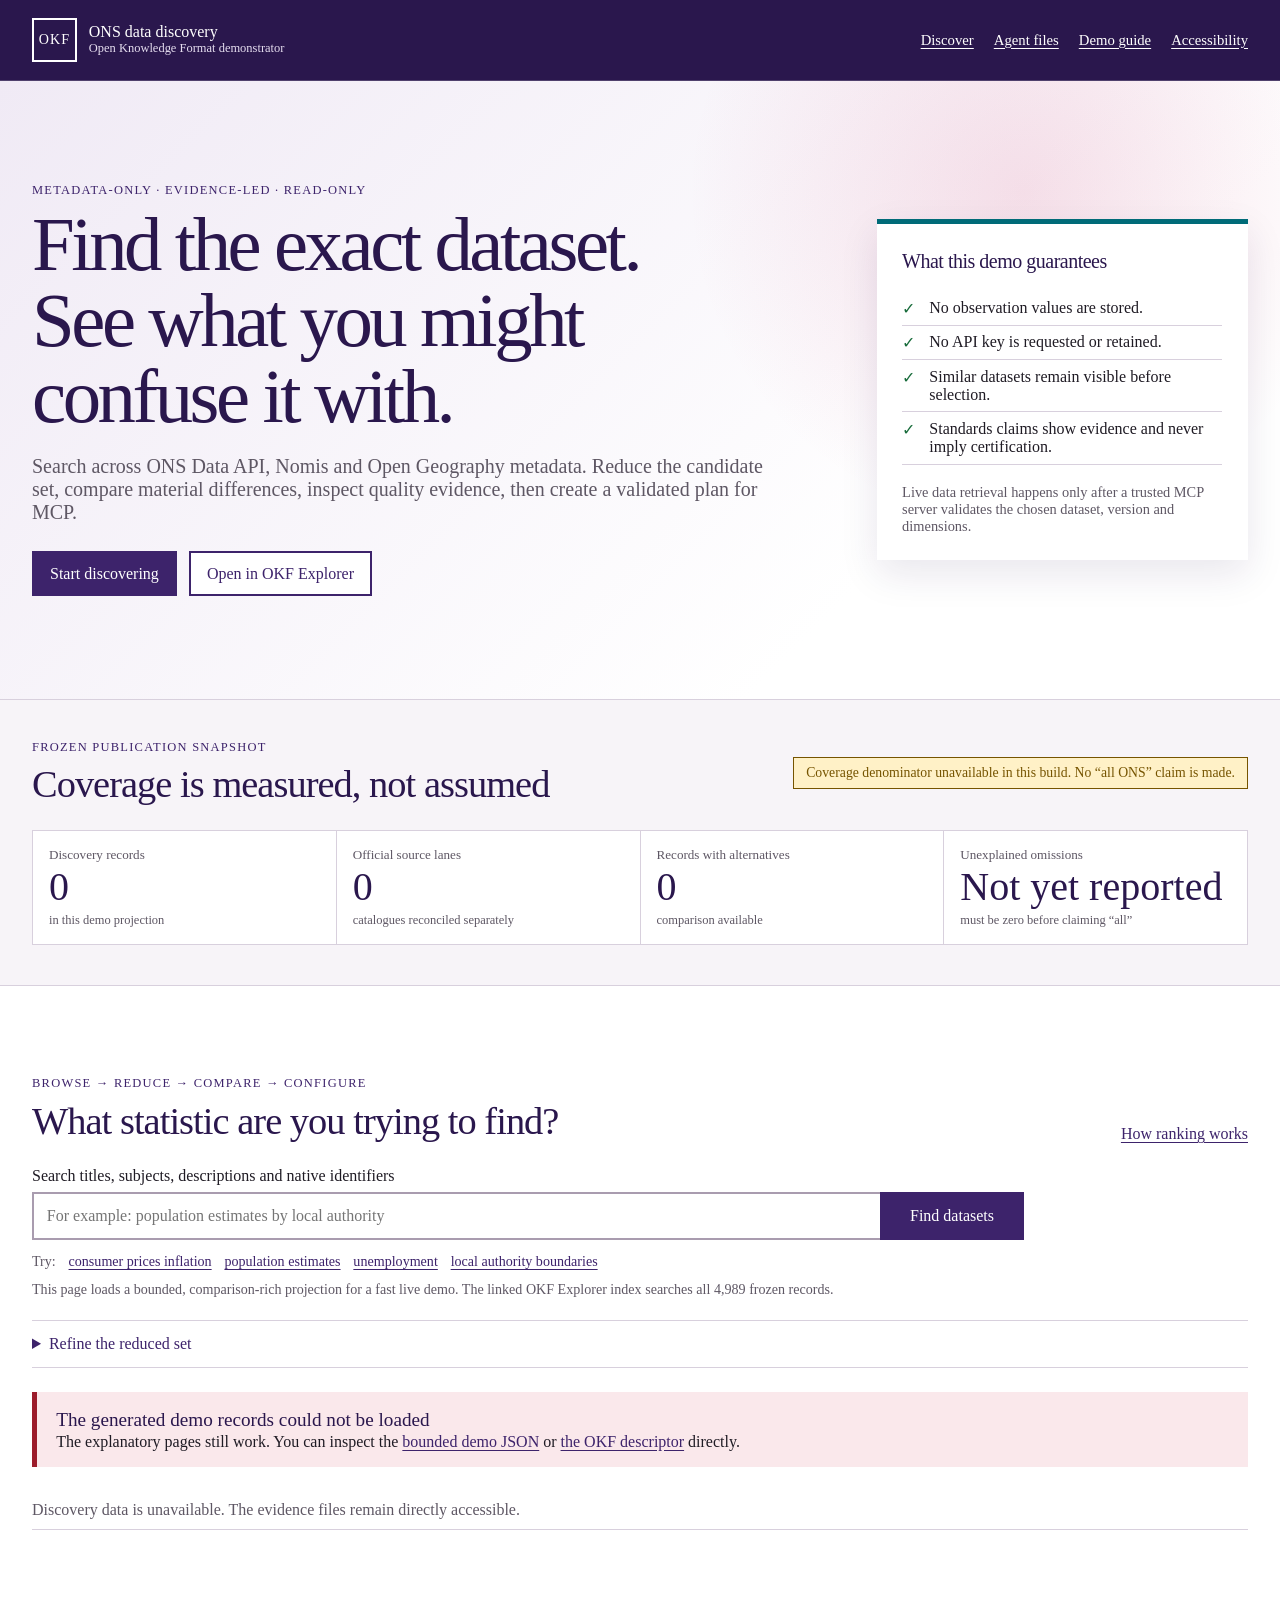
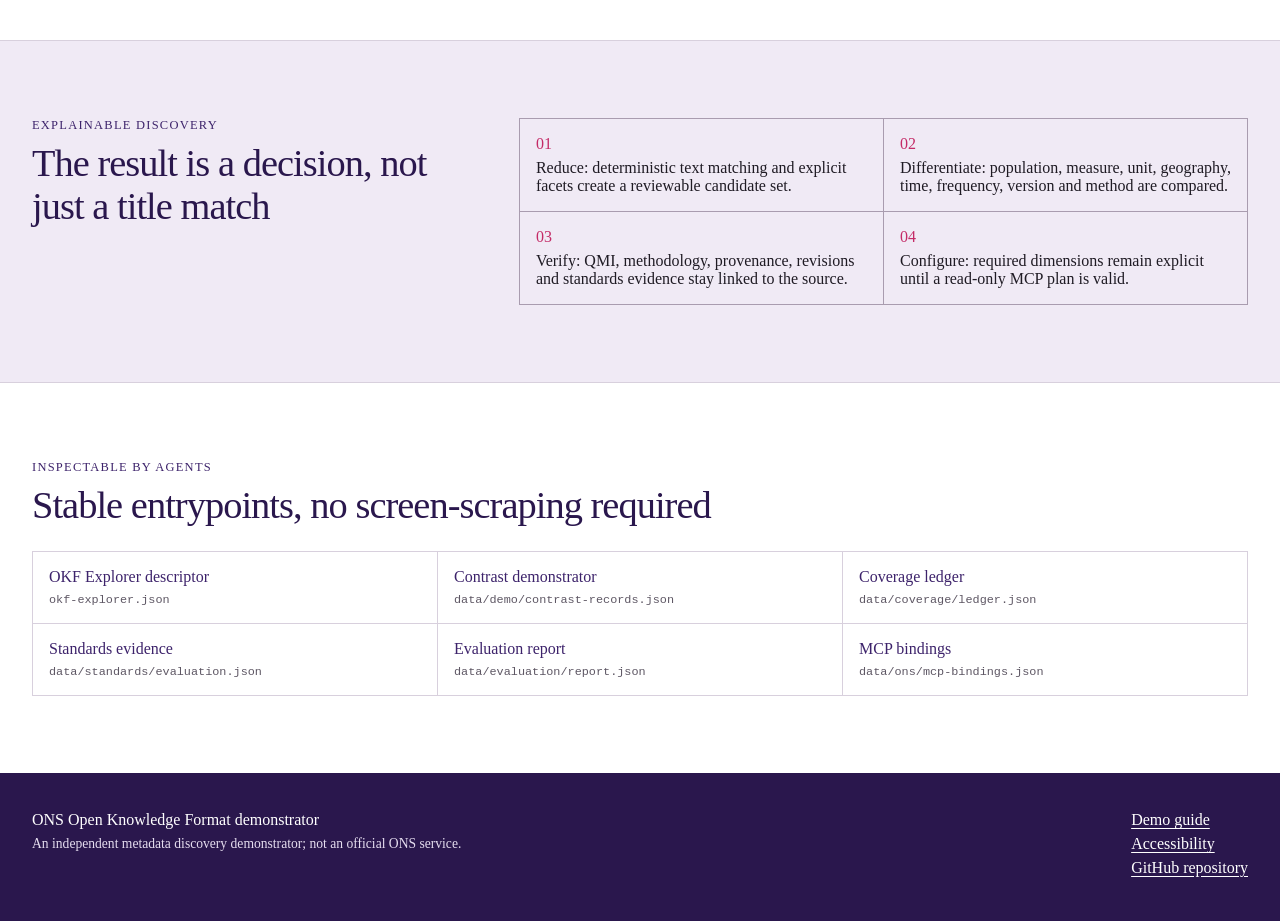
==== pages/index.html @ 0e5e0d4c "feat(discovery): publish ONS OKF demonstrator" ====
<!doctype html>
<html lang="en-GB">
<head>
  <meta charset="utf-8">
  <meta name="viewport" content="width=device-width, initial-scale=1">
  <meta name="description" content="Evidence-led discovery and comparison of Office for National Statistics metadata, published as an Open Knowledge Format bundle.">
  <meta name="referrer" content="no-referrer">
  <meta http-equiv="Content-Security-Policy" content="default-src 'self'; script-src 'self'; style-src 'self'; img-src 'self' data:; connect-src 'self'; object-src 'none'; base-uri 'self'; form-action 'self'">
  <title>ONS data discovery · Open Knowledge Format</title>
  <link rel="stylesheet" href="styles.css">
  <script src="app.js" defer></script>
</head>
<body>
  <a class="skip-link" href="#main-content">Skip to dataset discovery</a>

  <header class="site-header">
    <div class="shell header-inner">
      <a class="brand" href="./" aria-label="ONS Open Knowledge Format home">
        <span class="brand-mark" aria-hidden="true">OKF</span>
        <span>
          <strong>ONS data discovery</strong>
          <small>Open Knowledge Format demonstrator</small>
        </span>
      </a>
      <nav aria-label="Primary navigation">
        <a href="#discover">Discover</a>
        <a href="#agent-entrypoints">Agent files</a>
        <a href="demo-guide.html">Demo guide</a>
        <a href="accessibility.html">Accessibility</a>
      </nav>
    </div>
  </header>

  <main id="main-content">
    <section class="hero">
      <div class="shell hero-grid">
        <div>
          <p class="eyebrow">Metadata-only · evidence-led · read-only</p>
          <h1>Find the exact dataset.<br>See what you might confuse it with.</h1>
          <p class="hero-copy">
            Search across ONS Data API, Nomis and Open Geography metadata.
            Reduce the candidate set, compare material differences, inspect
            quality evidence, then create a validated plan for MCP.
          </p>
          <div class="hero-actions">
            <a class="button button-primary" href="#discover">Start discovering</a>
            <a
              class="button button-secondary"
              id="explorer-link"
              href="https://chris-page-gov.github.io/okf-explorer/?bundle=https%3A%2F%2Fchris-page-gov.github.io%2Fokf-ons%2Fokf-explorer.json"
              rel="noreferrer"
            >Open in OKF Explorer</a>
          </div>
        </div>
        <aside class="assurance-card" aria-labelledby="assurance-heading">
          <h2 id="assurance-heading">What this demo guarantees</h2>
          <ul class="check-list">
            <li>No observation values are stored.</li>
            <li>No API key is requested or retained.</li>
            <li>Similar datasets remain visible before selection.</li>
            <li>Standards claims show evidence and never imply certification.</li>
          </ul>
          <p class="assurance-note">
            Live data retrieval happens only after a trusted MCP server validates
            the chosen dataset, version and dimensions.
          </p>
        </aside>
      </div>
    </section>

    <section class="evidence-strip" aria-labelledby="snapshot-heading">
      <div class="shell">
        <div class="section-heading compact">
          <div>
            <p class="eyebrow">Frozen publication snapshot</p>
            <h2 id="snapshot-heading">Coverage is measured, not assumed</h2>
          </div>
          <p id="snapshot-status" class="status-pill" role="status">Loading bundle evidence…</p>
        </div>
        <dl class="summary-grid" id="summary-grid">
          <div>
            <dt>Discovery records</dt>
            <dd id="summary-records">—</dd>
            <span>in this demo projection</span>
          </div>
          <div>
            <dt>Official source lanes</dt>
            <dd id="summary-sources">—</dd>
            <span>catalogues reconciled separately</span>
          </div>
          <div>
            <dt>Records with alternatives</dt>
            <dd id="summary-alternatives">—</dd>
            <span>comparison available</span>
          </div>
          <div>
            <dt>Unexplained omissions</dt>
            <dd id="summary-omissions">—</dd>
            <span>must be zero before claiming “all”</span>
          </div>
        </dl>
      </div>
    </section>

    <section class="discovery shell" id="discover" aria-labelledby="discover-heading">
      <div class="section-heading">
        <div>
          <p class="eyebrow">Browse → reduce → compare → configure</p>
          <h2 id="discover-heading">What statistic are you trying to find?</h2>
        </div>
        <a href="#method" class="text-link">How ranking works</a>
      </div>

      <form id="search-form" role="search">
        <label for="search-input">Search titles, subjects, descriptions and native identifiers</label>
        <div class="search-row">
          <input
            id="search-input"
            name="q"
            type="search"
            autocomplete="off"
            placeholder="For example: population estimates by local authority"
          >
          <button class="button button-primary" type="submit">Find datasets</button>
        </div>
      </form>

      <div class="example-queries" aria-label="Example searches">
        <span>Try:</span>
        <button type="button" data-query="consumer prices inflation">consumer prices inflation</button>
        <button type="button" data-query="population estimates local authority">population estimates</button>
        <button type="button" data-query="unemployment claimant count">unemployment</button>
        <button type="button" data-query="local authority boundaries">local authority boundaries</button>
      </div>
      <p class="projection-note">
        This page loads a bounded, comparison-rich projection for a fast live demo.
        The linked OKF Explorer index searches all 4,989 frozen records.
      </p>

      <details class="filters" id="filter-panel">
        <summary>Refine the reduced set</summary>
        <div class="filter-grid">
          <label for="source-filter">
            Source
            <select id="source-filter">
              <option value="">All sources</option>
            </select>
          </label>
          <label for="type-filter">
            Record type
            <select id="type-filter">
              <option value="">All record types</option>
            </select>
          </label>
          <label for="topic-filter">
            Subject
            <select id="topic-filter">
              <option value="">All subjects</option>
            </select>
          </label>
          <label for="frequency-filter">
            Frequency
            <select id="frequency-filter">
              <option value="">All frequencies</option>
            </select>
          </label>
          <label for="evidence-filter">
            Quality evidence
            <select id="evidence-filter">
              <option value="">Any evidence level</option>
              <option value="high">High metadata evidence</option>
              <option value="medium">Medium metadata evidence</option>
              <option value="low">Low metadata evidence</option>
            </select>
          </label>
          <label for="sort-select">
            Sort
            <select id="sort-select">
              <option value="relevance">Best match</option>
              <option value="evidence">Metadata evidence</option>
              <option value="updated">Most recently updated</option>
              <option value="title">Title A–Z</option>
            </select>
          </label>
        </div>
        <button class="text-button" id="clear-filters" type="button">Clear all filters</button>
      </details>

      <div id="load-error" class="notice notice-error" hidden>
        <h3>The generated demo records could not be loaded</h3>
        <p>
          The explanatory pages still work. You can inspect the
          <a href="data/demo/contrast-records.json">bounded demo JSON</a> or
          <a href="okf-explorer.json">the OKF descriptor</a> directly.
        </p>
      </div>

      <noscript>
        <div class="notice">
          <h3>JavaScript is off</h3>
          <p>
            Search and comparison need JavaScript, but every machine-readable
            artefact remains available. Open the
            <a href="data/demo/contrast-records.json">demo records</a>,
            <a href="data/coverage/ledger.json">coverage ledger</a>, or
            <a href="okf-explorer.json">OKF descriptor</a>.
          </p>
        </div>
      </noscript>

      <p id="results-status" class="results-status" aria-live="polite">
        Loading discovery records…
      </p>

      <div class="workspace" id="workspace" hidden>
        <section aria-labelledby="results-heading">
          <div class="subheading">
            <h3 id="results-heading">Reduced candidate set</h3>
            <button class="text-button" id="reset-search" type="button">Reset search</button>
          </div>
          <div id="results-list" class="results-list"></div>
        </section>

        <section class="detail-shell" aria-labelledby="selected-title">
          <div class="selected-header">
            <div>
              <p class="eyebrow" id="selected-source">Select a result</p>
              <h3 id="selected-title" aria-live="polite">Dataset evidence appears here</h3>
            </div>
            <a class="button button-secondary button-small" id="source-link" href="#" hidden>
              Official source
            </a>
          </div>
          <p id="selected-context" class="selected-context">
            The comparison view keeps close alternatives visible before you commit.
          </p>

          <div class="tabs" role="tablist" aria-label="Dataset evidence views">
            <button id="tab-overview" type="button" role="tab" aria-selected="true" aria-controls="detail-panel" data-tab="overview">Overview</button>
            <button id="tab-compare" type="button" role="tab" aria-selected="false" aria-controls="detail-panel" data-tab="compare">Compare</button>
            <button id="tab-quality" type="button" role="tab" aria-selected="false" aria-controls="detail-panel" data-tab="quality">Quality &amp; methodology</button>
            <button id="tab-production" type="button" role="tab" aria-selected="false" aria-controls="detail-panel" data-tab="production">How produced</button>
            <button id="tab-versions" type="button" role="tab" aria-selected="false" aria-controls="detail-panel" data-tab="versions">Versions</button>
            <button id="tab-dimensions" type="button" role="tab" aria-selected="false" aria-controls="detail-panel" data-tab="dimensions">Dimensions</button>
            <button id="tab-geography" type="button" role="tab" aria-selected="false" aria-controls="detail-panel" data-tab="geography">Geography</button>
            <button id="tab-mcp" type="button" role="tab" aria-selected="false" aria-controls="detail-panel" data-tab="mcp">Access via MCP</button>
            <button id="tab-standards" type="button" role="tab" aria-selected="false" aria-controls="detail-panel" data-tab="standards">Standards</button>
          </div>
          <div id="detail-panel" class="detail-panel" role="tabpanel"></div>
        </section>
      </div>
    </section>

    <section class="method" id="method" aria-labelledby="method-heading">
      <div class="shell method-grid">
        <div>
          <p class="eyebrow">Explainable discovery</p>
          <h2 id="method-heading">The result is a decision, not just a title match</h2>
        </div>
        <ol>
          <li><strong>Reduce:</strong> deterministic text matching and explicit facets create a reviewable candidate set.</li>
          <li><strong>Differentiate:</strong> population, measure, unit, geography, time, frequency, version and method are compared.</li>
          <li><strong>Verify:</strong> QMI, methodology, provenance, revisions and standards evidence stay linked to the source.</li>
          <li><strong>Configure:</strong> required dimensions remain explicit until a read-only MCP plan is valid.</li>
        </ol>
      </div>
    </section>

    <section class="agent-section shell" id="agent-entrypoints" aria-labelledby="agent-heading">
      <div class="section-heading">
        <div>
          <p class="eyebrow">Inspectable by agents</p>
          <h2 id="agent-heading">Stable entrypoints, no screen-scraping required</h2>
        </div>
      </div>
      <div class="agent-grid">
        <a href="okf-explorer.json">
          <strong>OKF Explorer descriptor</strong>
          <code>okf-explorer.json</code>
        </a>
        <a href="data/demo/contrast-records.json">
          <strong>Contrast demonstrator</strong>
          <code>data/demo/contrast-records.json</code>
        </a>
        <a href="data/coverage/ledger.json">
          <strong>Coverage ledger</strong>
          <code>data/coverage/ledger.json</code>
        </a>
        <a href="data/standards/evaluation.json">
          <strong>Standards evidence</strong>
          <code>data/standards/evaluation.json</code>
        </a>
        <a href="data/evaluation/report.json">
          <strong>Evaluation report</strong>
          <code>data/evaluation/report.json</code>
        </a>
        <a href="data/ons/mcp-bindings.json">
          <strong>MCP bindings</strong>
          <code>data/ons/mcp-bindings.json</code>
        </a>
      </div>
    </section>
  </main>

  <footer>
    <div class="shell footer-grid">
      <div>
        <strong>ONS Open Knowledge Format demonstrator</strong>
        <p>An independent metadata discovery demonstrator; not an official ONS service.</p>
      </div>
      <div>
        <a href="demo-guide.html">Demo guide</a>
        <a href="accessibility.html">Accessibility</a>
        <a href="https://github.com/chris-page-gov/okf-ons" rel="noreferrer">GitHub repository</a>
      </div>
    </div>
  </footer>
</body>
</html>
---- pages/styles.css ----
:root {
  color-scheme: light;
  --ink: #1f1b24;
  --muted-ink: #5e5764;
  --surface: #ffffff;
  --surface-soft: #f7f4f8;
  --surface-purple: #f0eaf5;
  --purple: #3d236b;
  --purple-dark: #2a174d;
  --purple-light: #735598;
  --teal: #006b78;
  --teal-soft: #e2f1f2;
  --pink: #c42b67;
  --border: #d8d0dd;
  --border-strong: #a99caf;
  --success: #176b3a;
  --success-soft: #e4f3e9;
  --warning: #765400;
  --warning-soft: #fff1c7;
  --error: #9c1c2b;
  --error-soft: #fae8eb;
  --focus: #ffbf47;
  --shadow: 0 14px 36px rgb(42 23 77 / 10%);
  --radius: 0.75rem;
  --radius-small: 0.35rem;
  --shell: 76rem;
}

* {
  box-sizing: border-box;
}

html {
  scroll-behavior: smooth;
}

body {
  margin: 0;
  background: var(--surface);
  color: var(--ink);
  font-family:
    Inter, ui-sans-serif, system-ui, -apple-system, BlinkMacSystemFont, "Segoe UI",
    sans-serif;
  font-size: 1rem;
  line-height: 1.55;
}

body,
button,
input,
select {
  font: inherit;
}

strong,
b,
h1,
h2,
h3,
h4,
h5 {
  font-weight: 500;
}

a {
  color: var(--purple);
  text-underline-offset: 0.18em;
}

a:hover {
  color: var(--purple-dark);
  text-decoration-thickness: 0.12em;
}

button,
input,
select,
a {
  border-radius: 0;
}

:focus-visible {
  outline: 3px solid var(--focus);
  outline-offset: 3px;
}

[hidden] {
  display: none !important;
}

.shell {
  width: min(calc(100% - 2rem), var(--shell));
  margin-inline: auto;
}

.skip-link {
  position: absolute;
  z-index: 100;
  top: 0.5rem;
  left: 0.5rem;
  padding: 0.7rem 1rem;
  background: var(--ink);
  color: var(--surface);
  transform: translateY(-150%);
}

.skip-link:focus {
  color: var(--surface);
  transform: translateY(0);
}

.site-header {
  border-bottom: 1px solid rgb(255 255 255 / 18%);
  background: var(--purple-dark);
  color: #ffffff;
}

.header-inner {
  display: flex;
  min-height: 5rem;
  align-items: center;
  justify-content: space-between;
  gap: 1.5rem;
}

.brand {
  display: inline-flex;
  align-items: center;
  gap: 0.75rem;
  color: #ffffff;
  text-decoration: none;
}

.brand:hover {
  color: #ffffff;
}

.brand-mark {
  display: grid;
  width: 2.8rem;
  height: 2.8rem;
  place-items: center;
  border: 2px solid #ffffff;
  font-size: 0.88rem;
  letter-spacing: 0.08em;
}

.brand strong,
.brand small {
  display: block;
}

.brand small {
  color: #e5ddef;
  font-size: 0.78rem;
}

nav {
  display: flex;
  flex-wrap: wrap;
  justify-content: flex-end;
  gap: 0.35rem 1.25rem;
}

nav a {
  color: #ffffff;
  font-size: 0.92rem;
}

nav a:hover {
  color: #ffffff;
}

.hero {
  overflow: hidden;
  border-bottom: 1px solid var(--border);
  background:
    radial-gradient(circle at 80% 18%, rgb(196 43 103 / 14%), transparent 21rem),
    linear-gradient(135deg, var(--surface-purple) 0%, var(--surface) 72%);
}

.hero-grid {
  display: grid;
  grid-template-columns: minmax(0, 1.55fr) minmax(18rem, 0.75fr);
  gap: clamp(2rem, 6vw, 5rem);
  align-items: center;
  padding-block: clamp(3.5rem, 8vw, 7rem);
}

.eyebrow {
  margin: 0 0 0.55rem;
  color: var(--purple);
  font-size: 0.78rem;
  font-weight: 500;
  letter-spacing: 0.1em;
  text-transform: uppercase;
}

h1,
h2,
h3,
p {
  margin-top: 0;
}

h1 {
  max-width: 16ch;
  margin-bottom: 1.25rem;
  color: var(--purple-dark);
  font-size: clamp(2.25rem, 6vw, 4.8rem);
  line-height: 0.99;
  letter-spacing: -0.045em;
}

h2 {
  margin-bottom: 0.75rem;
  color: var(--purple-dark);
  font-size: clamp(1.65rem, 3vw, 2.45rem);
  line-height: 1.12;
  letter-spacing: -0.025em;
}

h3 {
  margin-bottom: 0.5rem;
  color: var(--purple-dark);
  font-size: 1.2rem;
  line-height: 1.3;
}

h4,
h5 {
  margin-top: 0;
  color: var(--purple-dark);
  line-height: 1.35;
}

.sr-only {
  position: absolute;
  width: 1px;
  height: 1px;
  padding: 0;
  margin: -1px;
  overflow: hidden;
  clip: rect(0, 0, 0, 0);
  white-space: nowrap;
  border: 0;
}

.hero-copy {
  max-width: 46rem;
  margin-bottom: 1.7rem;
  color: var(--muted-ink);
  font-size: clamp(1.05rem, 2vw, 1.25rem);
}

.hero-actions {
  display: flex;
  flex-wrap: wrap;
  gap: 0.75rem;
}

.button {
  display: inline-flex;
  min-height: 2.8rem;
  align-items: center;
  justify-content: center;
  border: 2px solid var(--purple);
  padding: 0.62rem 1rem;
  background: transparent;
  color: var(--purple);
  cursor: pointer;
  font-weight: 500;
  text-decoration: none;
}

.button:hover {
  border-color: var(--purple-dark);
  background: var(--surface-purple);
  color: var(--purple-dark);
  text-decoration: none;
}

.button-primary {
  background: var(--purple);
  color: #ffffff;
}

.button-primary:hover {
  background: var(--purple-dark);
  color: #ffffff;
}

.button-secondary {
  background: var(--surface);
}

.button-small {
  min-height: 2.25rem;
  padding: 0.35rem 0.7rem;
  font-size: 0.88rem;
}

.assurance-card {
  border-top: 0.35rem solid var(--teal);
  padding: 1.6rem;
  background: var(--surface);
  box-shadow: var(--shadow);
}

.assurance-card h2 {
  font-size: 1.25rem;
}

.check-list {
  padding: 0;
  margin: 1.2rem 0;
  list-style: none;
}

.check-list li {
  position: relative;
  padding: 0.48rem 0 0.48rem 1.7rem;
  border-bottom: 1px solid var(--border);
}

.check-list li::before {
  position: absolute;
  left: 0;
  color: var(--success);
  content: "✓";
  font-weight: 500;
}

.assurance-note {
  margin: 0;
  color: var(--muted-ink);
  font-size: 0.9rem;
}

.evidence-strip {
  padding-block: 2.5rem;
  border-bottom: 1px solid var(--border);
  background: var(--surface-soft);
}

.section-heading {
  display: flex;
  align-items: end;
  justify-content: space-between;
  gap: 2rem;
  margin-bottom: 1.5rem;
}

.section-heading.compact {
  align-items: center;
}

.section-heading h2 {
  margin-bottom: 0;
}

.status-pill {
  max-width: 31rem;
  margin: 0;
  padding: 0.45rem 0.75rem;
  border: 1px solid var(--border-strong);
  background: var(--surface);
  color: var(--muted-ink);
  font-size: 0.86rem;
}

.status-pill.is-complete {
  border-color: var(--success);
  background: var(--success-soft);
  color: var(--success);
}

.status-pill.is-partial {
  border-color: var(--warning);
  background: var(--warning-soft);
  color: var(--warning);
}

.summary-grid {
  display: grid;
  grid-template-columns: repeat(4, minmax(0, 1fr));
  margin: 0;
  border-top: 1px solid var(--border);
  border-left: 1px solid var(--border);
}

.summary-grid > div {
  min-width: 0;
  padding: 1rem;
  border-right: 1px solid var(--border);
  border-bottom: 1px solid var(--border);
  background: var(--surface);
}

.summary-grid dt {
  color: var(--muted-ink);
  font-size: 0.82rem;
}

.summary-grid dd {
  margin: 0.22rem 0;
  color: var(--purple-dark);
  font-size: clamp(1.7rem, 4vw, 2.5rem);
  font-variant-numeric: tabular-nums;
  line-height: 1;
}

.summary-grid span {
  color: var(--muted-ink);
  font-size: 0.78rem;
}

.discovery {
  padding-block: clamp(3.5rem, 7vw, 6rem);
}

.text-link {
  font-weight: 500;
}

#search-form {
  max-width: 62rem;
}

#search-form > label {
  display: block;
  margin-bottom: 0.45rem;
  font-weight: 500;
}

.search-row {
  display: grid;
  grid-template-columns: minmax(0, 1fr) auto;
}

input,
select {
  min-height: 3rem;
  border: 2px solid var(--border-strong);
  background: var(--surface);
  color: var(--ink);
}

input {
  width: 100%;
  padding: 0.65rem 0.8rem;
  border-right: 0;
}

input:focus,
select:focus {
  border-color: var(--purple);
}

.search-row .button {
  min-width: 9rem;
}

.example-queries {
  display: flex;
  flex-wrap: wrap;
  align-items: baseline;
  gap: 0.45rem 0.8rem;
  margin-top: 0.8rem;
  color: var(--muted-ink);
  font-size: 0.88rem;
}

.example-queries button,
.text-button {
  border: 0;
  padding: 0;
  background: transparent;
  color: var(--purple);
  cursor: pointer;
  text-decoration: underline;
  text-underline-offset: 0.18em;
}

.example-queries button:hover,
.text-button:hover {
  color: var(--purple-dark);
  text-decoration-thickness: 0.12em;
}

.projection-note {
  max-width: 52rem;
  margin: 0.7rem 0 0;
  color: var(--muted-ink);
  font-size: 0.88rem;
}

.filters {
  margin-block: 1.4rem;
  border-block: 1px solid var(--border);
  padding-block: 0.85rem;
}

.filters summary {
  width: fit-content;
  color: var(--purple);
  cursor: pointer;
  font-weight: 500;
}

.filter-grid {
  display: grid;
  grid-template-columns: repeat(3, minmax(0, 1fr));
  gap: 1rem;
  margin-block: 1rem;
}

.filter-grid label {
  display: grid;
  gap: 0.3rem;
  color: var(--muted-ink);
  font-size: 0.82rem;
  font-weight: 500;
}

.filter-grid select {
  width: 100%;
  padding: 0.48rem 2.2rem 0.48rem 0.6rem;
  font-size: 0.94rem;
}

.notice {
  margin-block: 1.5rem;
  border-left: 0.35rem solid var(--teal);
  padding: 1rem 1.2rem;
  background: var(--teal-soft);
}

.notice h3,
.notice p:last-child {
  margin-bottom: 0;
}

.notice-error {
  border-left-color: var(--error);
  background: var(--error-soft);
}

.notice-warning {
  border-left-color: var(--warning);
  background: var(--warning-soft);
}

.results-status {
  margin: 1.25rem 0;
  padding: 0.65rem 0;
  border-bottom: 1px solid var(--border);
  color: var(--muted-ink);
}

.workspace {
  display: grid;
  grid-template-columns: minmax(17rem, 0.72fr) minmax(0, 1.6fr);
  gap: clamp(1.5rem, 4vw, 3rem);
  align-items: start;
}

.subheading,
.selected-header {
  display: flex;
  align-items: start;
  justify-content: space-between;
  gap: 1rem;
}

.results-list {
  display: grid;
  gap: 0;
  border-top: 1px solid var(--border);
}

.result-card {
  position: relative;
  border-bottom: 1px solid var(--border);
  padding: 1rem 0.8rem;
}

.result-card.is-selected {
  border-left: 0.3rem solid var(--purple);
  padding-left: 1rem;
  background: var(--surface-purple);
}

.result-card.is-retained {
  border-left: 0.3rem solid var(--teal);
  padding-left: 1rem;
}

.result-card button[data-select-record] {
  width: 100%;
  border: 0;
  padding: 0;
  background: transparent;
  color: inherit;
  cursor: pointer;
  text-align: left;
}

.result-card h4 {
  margin: 0.3rem 0 0.45rem;
  color: var(--purple-dark);
  font-size: 1rem;
  font-weight: 500;
  line-height: 1.35;
}

.result-card p {
  margin-bottom: 0.55rem;
  color: var(--muted-ink);
  font-size: 0.84rem;
}

.result-meta,
.badge-row {
  display: flex;
  flex-wrap: wrap;
  gap: 0.35rem 0.7rem;
  align-items: center;
  color: var(--muted-ink);
  font-size: 0.76rem;
}

.badge {
  display: inline-flex;
  align-items: center;
  border: 1px solid var(--border-strong);
  padding: 0.1rem 0.38rem;
  background: var(--surface);
  color: var(--ink);
  font-size: 0.72rem;
}

.badge-alt {
  border-color: var(--teal);
  background: var(--teal-soft);
  color: #004a53;
}

.badge-warning {
  border-color: var(--warning);
  background: var(--warning-soft);
  color: var(--warning);
}

.match-reason {
  margin-top: 0.55rem;
  color: var(--teal);
  font-size: 0.76rem;
}

.detail-shell {
  min-width: 0;
  border-top: 0.35rem solid var(--purple);
  padding: 1.4rem;
  background: var(--surface);
  box-shadow: var(--shadow);
}

.selected-header h3 {
  margin-bottom: 0;
  font-size: clamp(1.3rem, 2.5vw, 1.8rem);
}

.selected-context {
  margin: 1rem 0;
  color: var(--muted-ink);
}

.tabs {
  display: flex;
  flex-wrap: wrap;
  gap: 0.2rem;
  border-bottom: 2px solid var(--border);
}

.tabs button {
  border: 0;
  border-bottom: 0.25rem solid transparent;
  padding: 0.62rem 0.68rem 0.48rem;
  background: transparent;
  color: var(--muted-ink);
  cursor: pointer;
  font-size: 0.8rem;
}

.tabs button:hover {
  background: var(--surface-soft);
  color: var(--purple);
}

.tabs button[aria-selected="true"] {
  border-bottom-color: var(--pink);
  color: var(--purple-dark);
  font-weight: 500;
}

.detail-panel {
  min-height: 15rem;
  padding-top: 1.3rem;
}

.detail-panel > :last-child {
  margin-bottom: 0;
}

.lead {
  color: var(--ink);
  font-size: 1.04rem;
}

.decision-grid {
  display: grid;
  grid-template-columns: repeat(3, minmax(0, 1fr));
  margin-block: 1.25rem;
  border-top: 1px solid var(--border);
  border-left: 1px solid var(--border);
}

.decision-grid > div {
  padding: 0.75rem;
  border-right: 1px solid var(--border);
  border-bottom: 1px solid var(--border);
}

.decision-grid dt {
  color: var(--muted-ink);
  font-size: 0.72rem;
  text-transform: uppercase;
}

.decision-grid dd {
  margin: 0.2rem 0 0;
  overflow-wrap: anywhere;
}

.evidence-grid {
  display: grid;
  grid-template-columns: repeat(2, minmax(0, 1fr));
  gap: 0.55rem 1.2rem;
  margin-block: 1rem;
}

.evidence-item {
  display: flex;
  align-items: start;
  justify-content: space-between;
  gap: 0.8rem;
  border-bottom: 1px solid var(--border);
  padding: 0.55rem 0;
}

.evidence-state {
  flex: 0 0 auto;
  font-size: 0.77rem;
  font-weight: 500;
}

.evidence-state.is-present {
  color: var(--success);
}

.evidence-state.is-missing {
  color: var(--muted-ink);
}

.alternative-list {
  display: grid;
  gap: 0.7rem;
}

.alternative {
  display: grid;
  grid-template-columns: minmax(0, 1fr) auto;
  gap: 1rem;
  align-items: start;
  border-bottom: 1px solid var(--border);
  padding: 0.8rem 0;
}

.alternative p {
  margin: 0.3rem 0;
  color: var(--muted-ink);
  font-size: 0.84rem;
}

.table-wrap {
  max-width: 100%;
  overflow-x: auto;
}

table {
  width: 100%;
  border-collapse: collapse;
  margin-block: 1rem;
  font-size: 0.86rem;
}

th,
td {
  padding: 0.65rem;
  border-bottom: 1px solid var(--border);
  text-align: left;
  vertical-align: top;
}

th {
  color: var(--purple-dark);
  font-weight: 500;
}

tbody th {
  min-width: 9rem;
}

td {
  overflow-wrap: anywhere;
}

.link-list {
  padding-left: 1.2rem;
}

.link-list li {
  margin-block: 0.45rem;
}

.timeline {
  padding: 0;
  margin: 1rem 0;
  list-style: none;
}

.timeline li {
  position: relative;
  margin-left: 0.42rem;
  border-left: 2px solid var(--border);
  padding: 0 0 1.1rem 1.2rem;
}

.timeline li::before {
  position: absolute;
  top: 0.25rem;
  left: -0.42rem;
  width: 0.7rem;
  height: 0.7rem;
  border: 2px solid var(--purple);
  background: var(--surface);
  content: "";
}

.code-block {
  position: relative;
  margin-block: 1rem;
}

pre {
  max-width: 100%;
  overflow-x: auto;
  padding: 1rem;
  background: #241b2d;
  color: #f8f5fa;
  font-size: 0.8rem;
  line-height: 1.5;
}

code {
  overflow-wrap: anywhere;
  font-family: ui-monospace, SFMono-Regular, Menlo, Consolas, monospace;
}

.copy-row {
  display: flex;
  flex-wrap: wrap;
  align-items: center;
  justify-content: space-between;
  gap: 0.7rem;
}

.geography-layout {
  display: grid;
  grid-template-columns: minmax(12rem, 0.8fr) minmax(0, 1.2fr);
  gap: 1.2rem;
  align-items: start;
}

.extent-diagram {
  position: relative;
  aspect-ratio: 4 / 3;
  border: 1px solid var(--border-strong);
  background:
    linear-gradient(90deg, transparent 49.5%, var(--border) 50%, transparent 50.5%),
    linear-gradient(transparent 49.5%, var(--border) 50%, transparent 50.5%),
    var(--surface-soft);
}

.extent-diagram::after {
  position: absolute;
  inset: 18%;
  border: 3px solid var(--teal);
  background: rgb(0 107 120 / 10%);
  content: "";
}

.extent-diagram span {
  position: absolute;
  z-index: 1;
  padding: 0.12rem 0.28rem;
  background: var(--surface);
  color: var(--muted-ink);
  font-size: 0.68rem;
}

.extent-diagram .north {
  top: 0.25rem;
  left: 50%;
  transform: translateX(-50%);
}

.extent-diagram .south {
  bottom: 0.25rem;
  left: 50%;
  transform: translateX(-50%);
}

.extent-diagram .west {
  top: 50%;
  left: 0.25rem;
  transform: translateY(-50%);
}

.extent-diagram .east {
  top: 50%;
  right: 0.25rem;
  transform: translateY(-50%);
}

.extent-caption {
  margin-top: 0.45rem;
  color: var(--muted-ink);
  font-size: 0.76rem;
}

.standards-list {
  display: grid;
  gap: 0.65rem;
}

.standard-row {
  display: grid;
  grid-template-columns: minmax(9rem, 0.7fr) minmax(0, 1.3fr);
  gap: 1rem;
  border-bottom: 1px solid var(--border);
  padding-bottom: 0.65rem;
}

.standard-status {
  display: inline-block;
  margin-left: 0.35rem;
  padding: 0.08rem 0.32rem;
  border: 1px solid var(--border-strong);
  color: var(--muted-ink);
  font-size: 0.7rem;
  text-transform: uppercase;
}

.standard-status.aligned {
  border-color: var(--success);
  color: var(--success);
}

.standard-status.partial {
  border-color: var(--warning);
  color: var(--warning);
}

.method {
  border-block: 1px solid var(--border);
  padding-block: clamp(3rem, 6vw, 5rem);
  background: var(--surface-purple);
}

.method-grid {
  display: grid;
  grid-template-columns: minmax(0, 0.72fr) minmax(0, 1.28fr);
  gap: clamp(2rem, 6vw, 5rem);
}

.method ol {
  display: grid;
  grid-template-columns: repeat(2, minmax(0, 1fr));
  gap: 0;
  padding: 0;
  margin: 0;
  border-top: 1px solid var(--border-strong);
  border-left: 1px solid var(--border-strong);
  counter-reset: method;
  list-style: none;
}

.method li {
  min-width: 0;
  padding: 1rem;
  border-right: 1px solid var(--border-strong);
  border-bottom: 1px solid var(--border-strong);
  counter-increment: method;
}

.method li::before {
  display: block;
  margin-bottom: 0.4rem;
  color: var(--pink);
  content: "0" counter(method);
  font-weight: 500;
}

.agent-section {
  padding-block: clamp(3rem, 6vw, 5rem);
}

.agent-grid {
  display: grid;
  grid-template-columns: repeat(3, minmax(0, 1fr));
  border-top: 1px solid var(--border);
  border-left: 1px solid var(--border);
}

.agent-grid a {
  min-width: 0;
  padding: 1rem;
  border-right: 1px solid var(--border);
  border-bottom: 1px solid var(--border);
  text-decoration: none;
}

.agent-grid a:hover {
  background: var(--surface-purple);
}

.agent-grid strong,
.agent-grid code {
  display: block;
}

.agent-grid code {
  margin-top: 0.45rem;
  color: var(--muted-ink);
  font-size: 0.74rem;
}

footer {
  padding-block: 2.4rem;
  background: var(--purple-dark);
  color: #ffffff;
}

.footer-grid {
  display: flex;
  justify-content: space-between;
  gap: 2rem;
}

footer p {
  margin: 0.4rem 0 0;
  color: #e5ddef;
  font-size: 0.85rem;
}

footer a {
  display: block;
  margin-bottom: 0.35rem;
  color: #ffffff;
}

footer a:hover {
  color: #ffffff;
}

.secondary-page {
  min-height: 30rem;
  padding-block: clamp(3rem, 8vw, 6rem);
}

.prose {
  max-width: 52rem;
}

.prose h2 {
  margin-top: 2.5rem;
  font-size: 1.55rem;
}

.prose h3 {
  margin-top: 1.8rem;
}

.prose li {
  margin-block: 0.45rem;
}

.prose .notice {
  margin-block: 2rem;
}

@media (max-width: 58rem) {
  .hero-grid,
  .workspace,
  .method-grid {
    grid-template-columns: 1fr;
  }

  .summary-grid,
  .agent-grid {
    grid-template-columns: repeat(2, minmax(0, 1fr));
  }

  .workspace {
    gap: 2.5rem;
  }

  .results-list {
    display: grid;
    grid-template-columns: repeat(2, minmax(0, 1fr));
    border-left: 1px solid var(--border);
  }

  .result-card {
    border-right: 1px solid var(--border);
    padding-inline: 1rem;
  }
}

@media (max-width: 42rem) {
  .shell {
    width: min(calc(100% - 1.25rem), var(--shell));
  }

  .header-inner,
  .section-heading,
  .footer-grid {
    align-items: flex-start;
    flex-direction: column;
  }

  .header-inner {
    padding-block: 0.9rem;
  }

  nav {
    justify-content: flex-start;
  }

  .hero-grid {
    padding-block: 3rem;
  }

  .assurance-card {
    padding: 1.2rem;
  }

  .summary-grid,
  .agent-grid,
  .filter-grid,
  .decision-grid,
  .evidence-grid,
  .method ol,
  .results-list,
  .geography-layout {
    grid-template-columns: 1fr;
  }

  .search-row {
    grid-template-columns: 1fr;
    gap: 0.5rem;
  }

  input {
    border-right: 2px solid var(--border-strong);
  }

  .search-row .button {
    width: 100%;
  }

  .detail-shell {
    padding: 1rem;
  }

  .selected-header,
  .alternative {
    grid-template-columns: 1fr;
  }

  .selected-header {
    display: grid;
  }

  .tabs button {
    flex: 1 1 9rem;
  }

  .standard-row {
    grid-template-columns: 1fr;
    gap: 0.25rem;
  }

  .prose table {
    display: block;
    max-width: 100%;
    overflow-x: auto;
  }
}

@media (prefers-reduced-motion: reduce) {
  html {
    scroll-behavior: auto;
  }
}

@media (prefers-contrast: more) {
  :root {
    --border: #756c7a;
    --border-strong: #4d4651;
  }

  .status-pill,
  .badge,
  input,
  select {
    border-width: 2px;
  }
}

@media print {
  .site-header,
  .hero-actions,
  .example-queries,
  .filters,
  .tabs,
  footer {
    display: none;
  }

  .hero,
  .evidence-strip,
  .method {
    background: #ffffff;
  }

  .workspace {
    grid-template-columns: 1fr;
  }

  .detail-shell {
    box-shadow: none;
  }
}
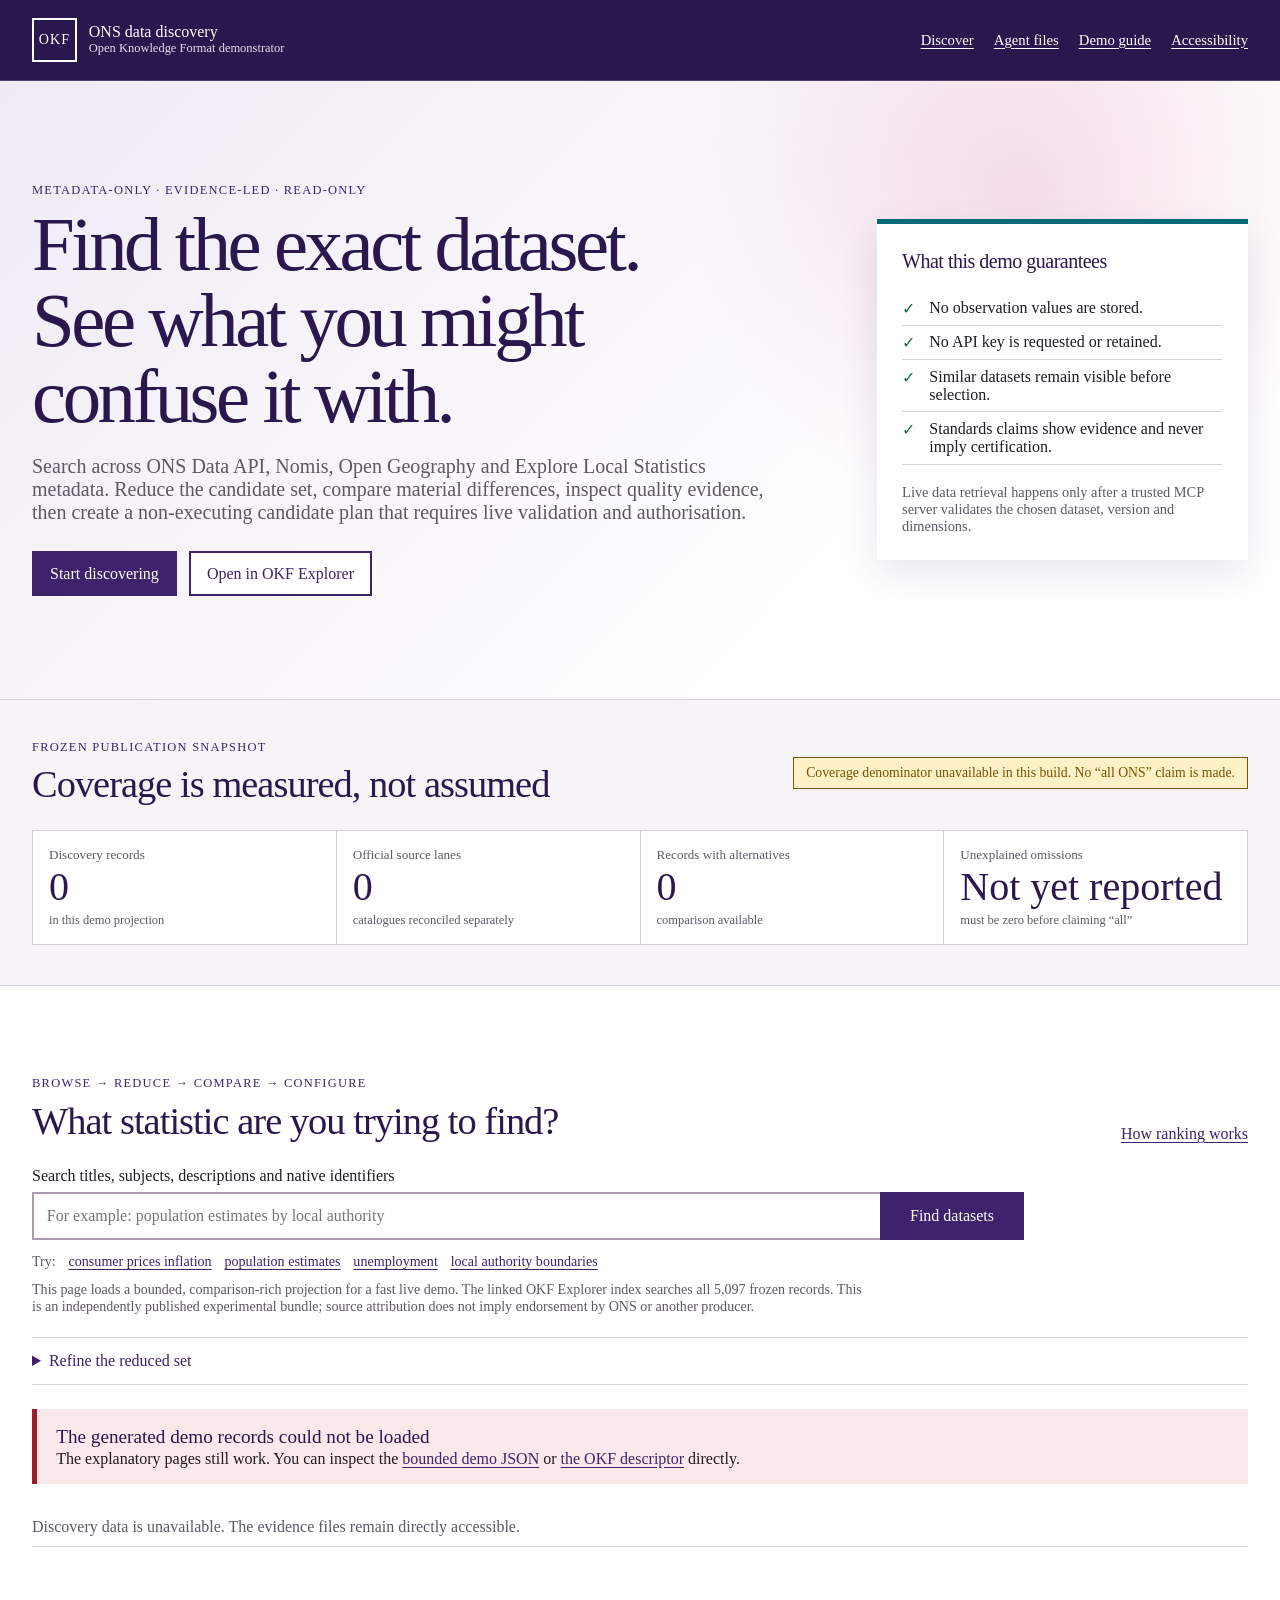
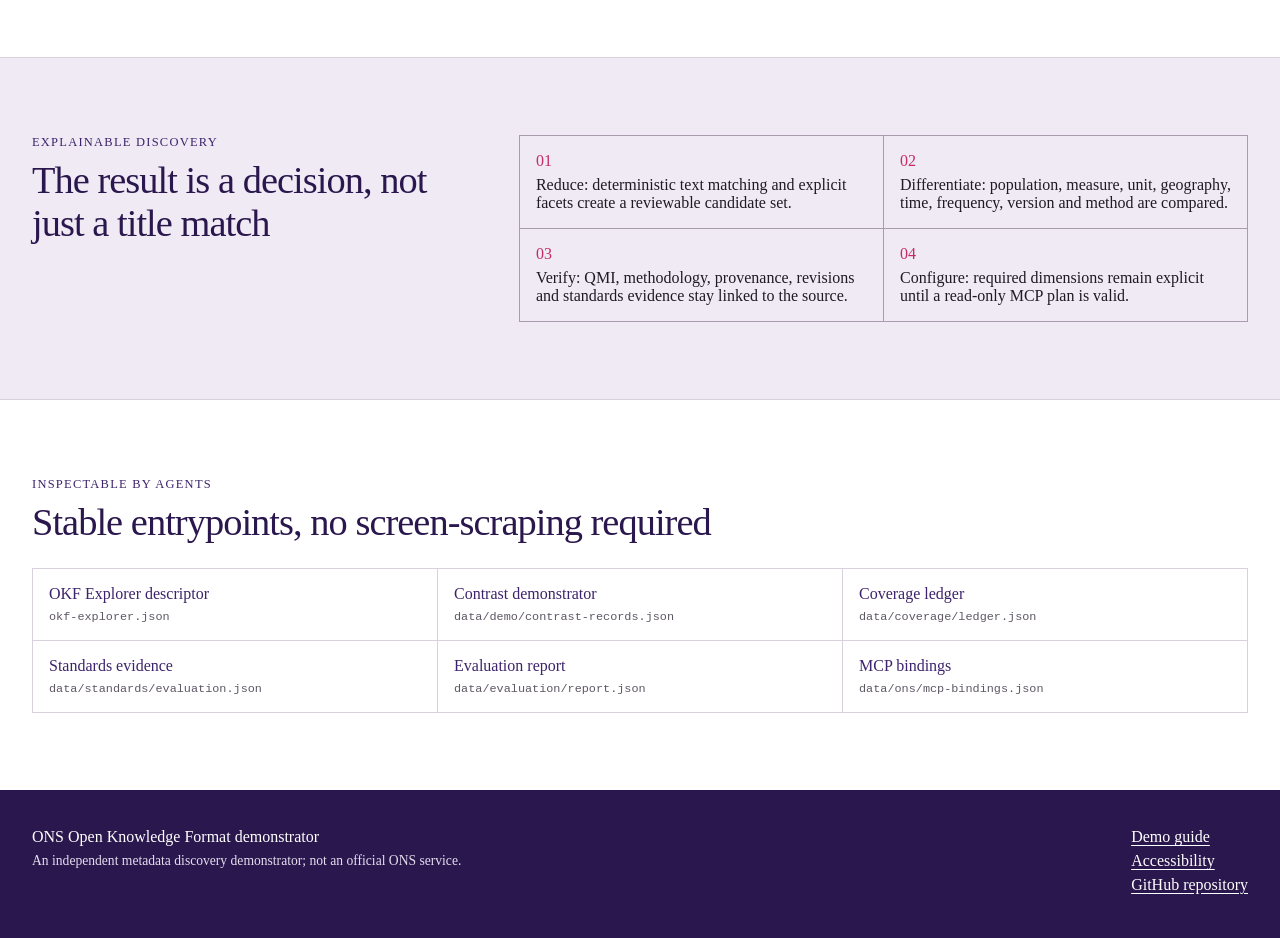
==== commit 49e73bf4: "feat: publish governed OKF-ONS v0.2.0" ====
--- a/pages/index.html
+++ b/pages/index.html
@@ -38,9 +38,11 @@
           <p class="eyebrow">Metadata-only · evidence-led · read-only</p>
           <h1>Find the exact dataset.<br>See what you might confuse it with.</h1>
           <p class="hero-copy">
-            Search across ONS Data API, Nomis and Open Geography metadata.
+            Search across ONS Data API, Nomis, Open Geography and Explore Local
+            Statistics metadata.
             Reduce the candidate set, compare material differences, inspect
-            quality evidence, then create a validated plan for MCP.
+            quality evidence, then create a non-executing candidate plan that
+            requires live validation and authorisation.
           </p>
           <div class="hero-actions">
             <a class="button button-primary" href="#discover">Start discovering</a>
@@ -134,7 +136,9 @@
       </div>
       <p class="projection-note">
         This page loads a bounded, comparison-rich projection for a fast live demo.
-        The linked OKF Explorer index searches all 4,989 frozen records.
+        The linked OKF Explorer index searches all 5,097 frozen records.
+        This is an independently published experimental bundle; source
+        attribution does not imply endorsement by ONS or another producer.
       </p>
 
       <details class="filters" id="filter-panel">
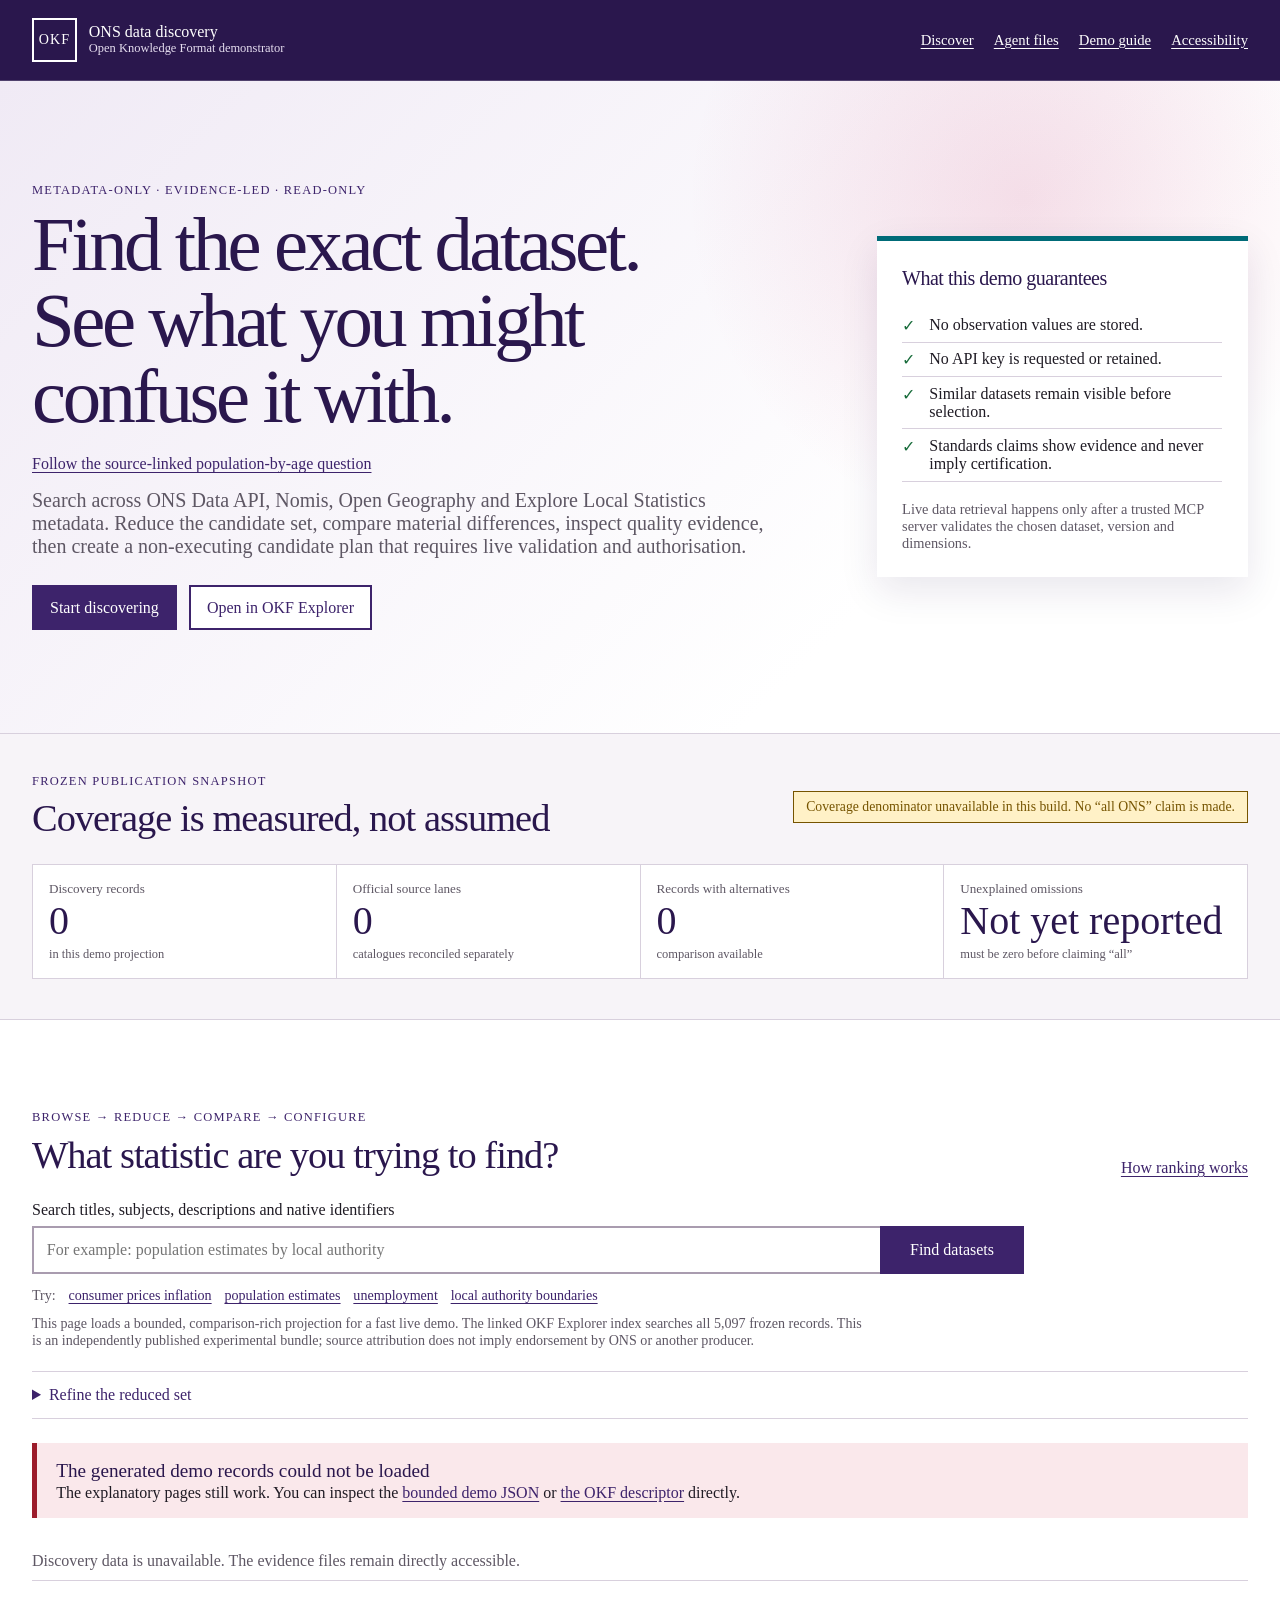
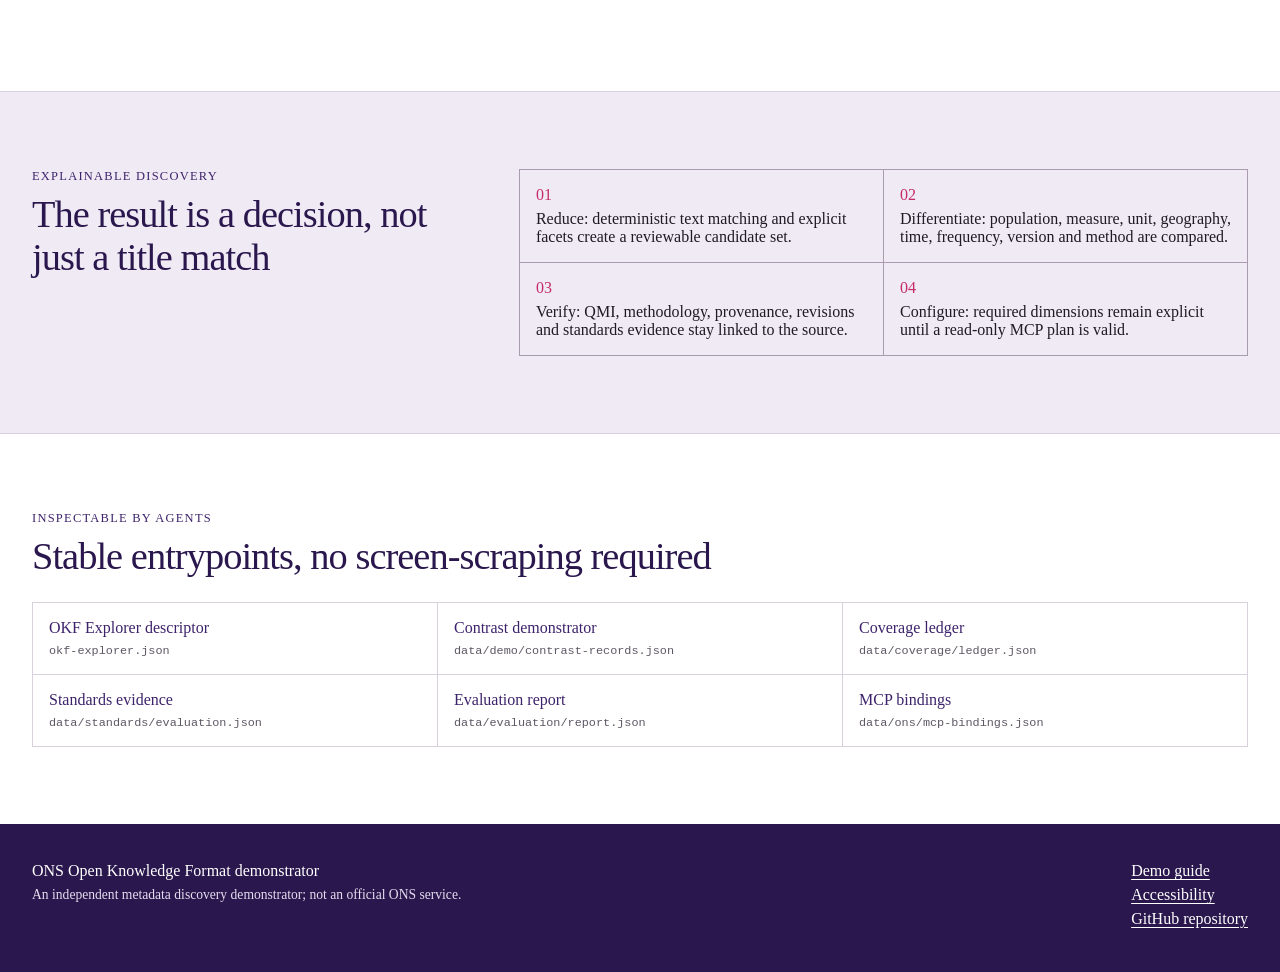
==== commit a2c08aba: "Publish the population walkthrough as checksum-bound bundle assets" ====
--- a/pages/index.html
+++ b/pages/index.html
@@ -37,6 +37,7 @@
         <div>
           <p class="eyebrow">Metadata-only · evidence-led · read-only</p>
           <h1>Find the exact dataset.<br>See what you might confuse it with.</h1>
+<p><a href="walkthrough.html">Follow the source-linked population-by-age question</a></p>
           <p class="hero-copy">
             Search across ONS Data API, Nomis, Open Geography and Explore Local
             Statistics metadata.
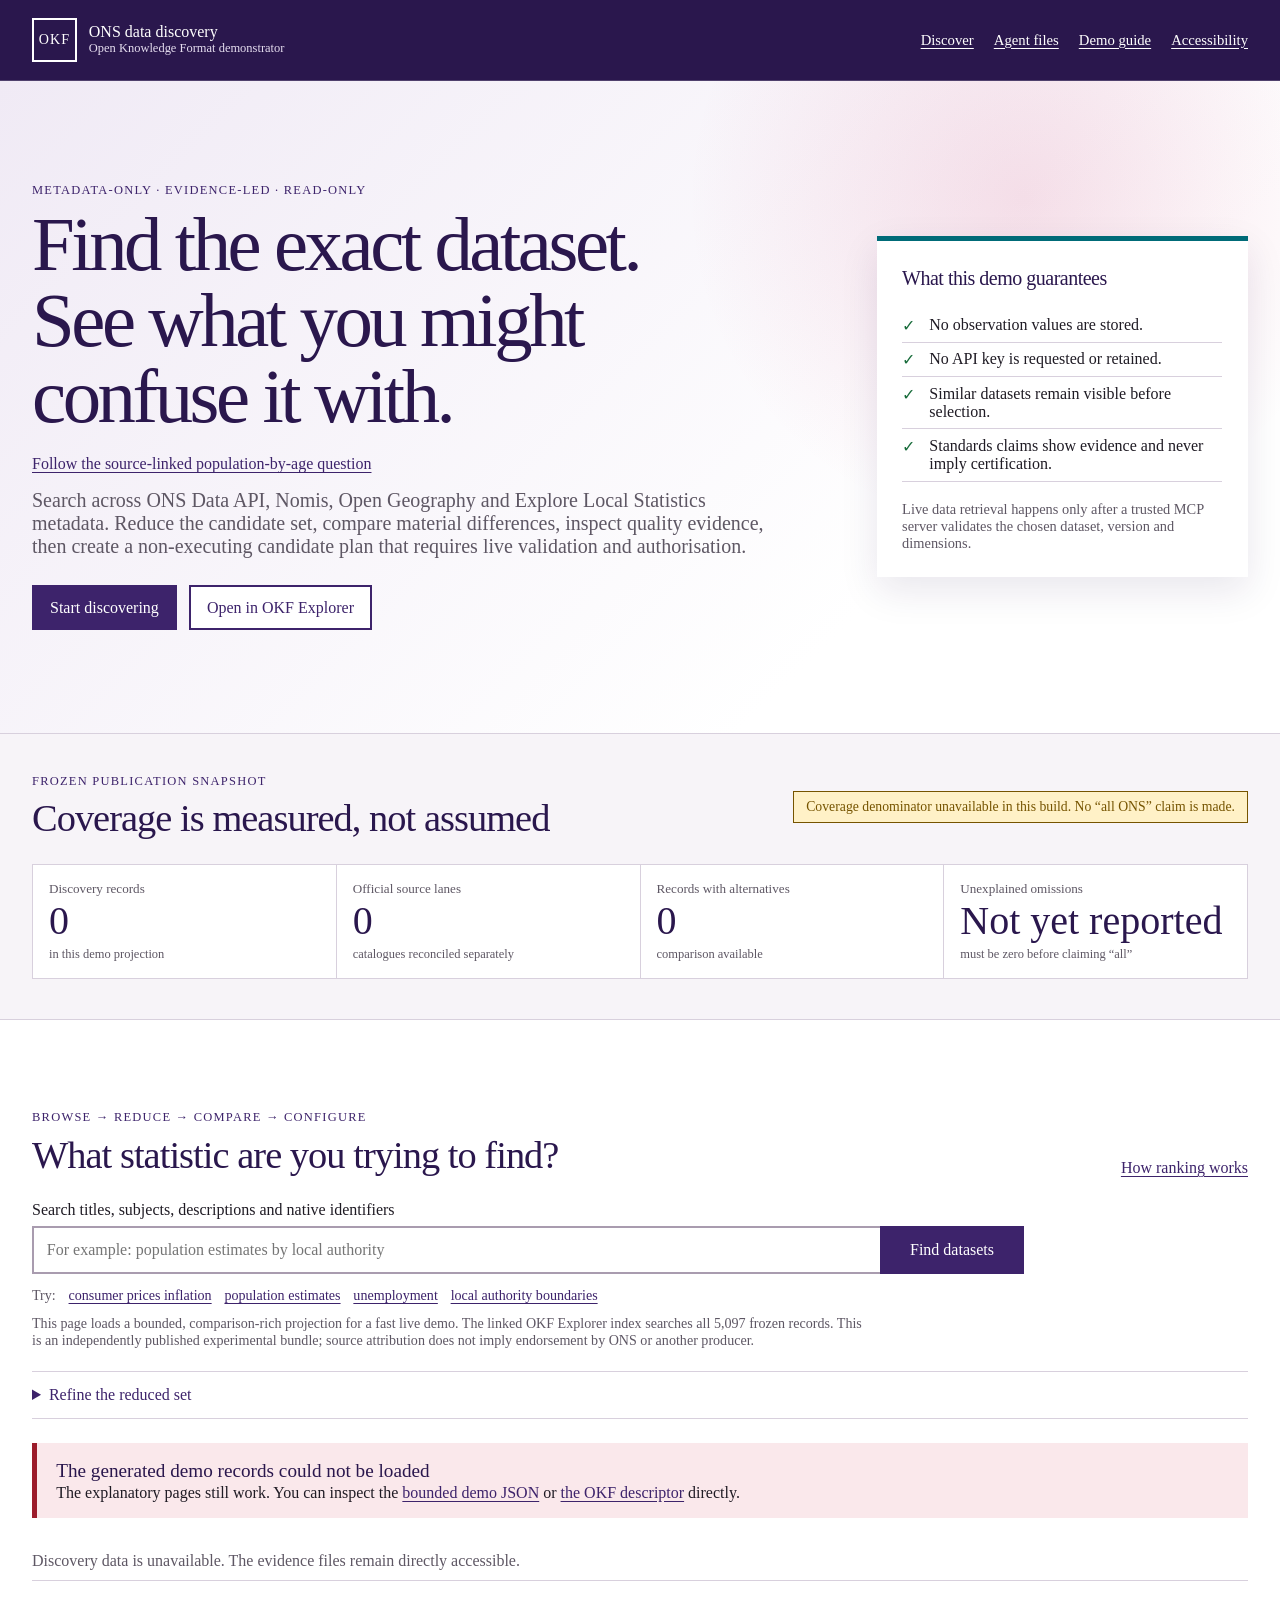
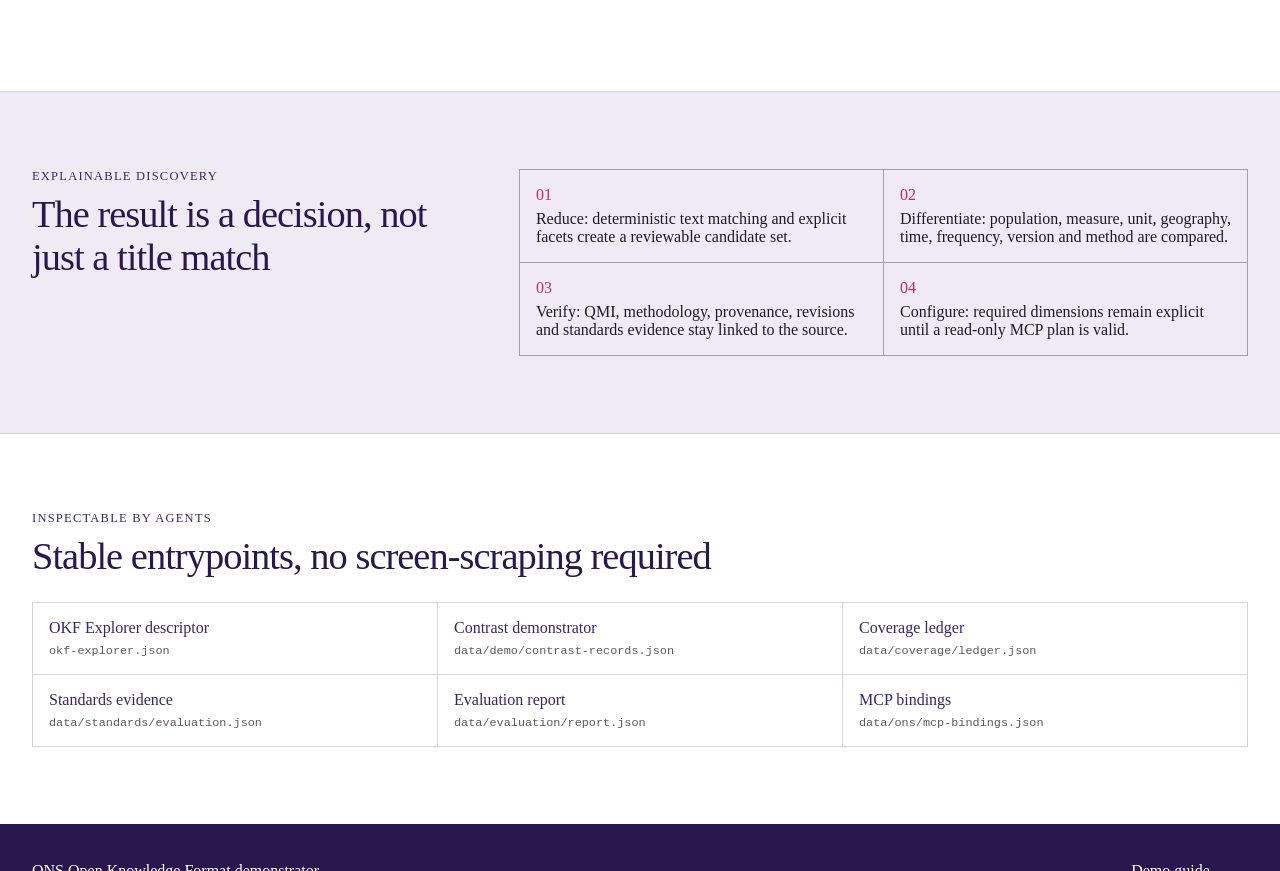
==== commit 8249e965: "ci: require independent ONS source and Reader acceptance before publishing" ====
--- a/pages/index.html
+++ b/pages/index.html
@@ -1,6 +1,7 @@
 <!doctype html>
 <html lang="en-GB">
 <head>
+  <link rel="icon" href="data:,">
   <meta charset="utf-8">
   <meta name="viewport" content="width=device-width, initial-scale=1">
   <meta name="description" content="Evidence-led discovery and comparison of Office for National Statistics metadata, published as an Open Knowledge Format bundle.">
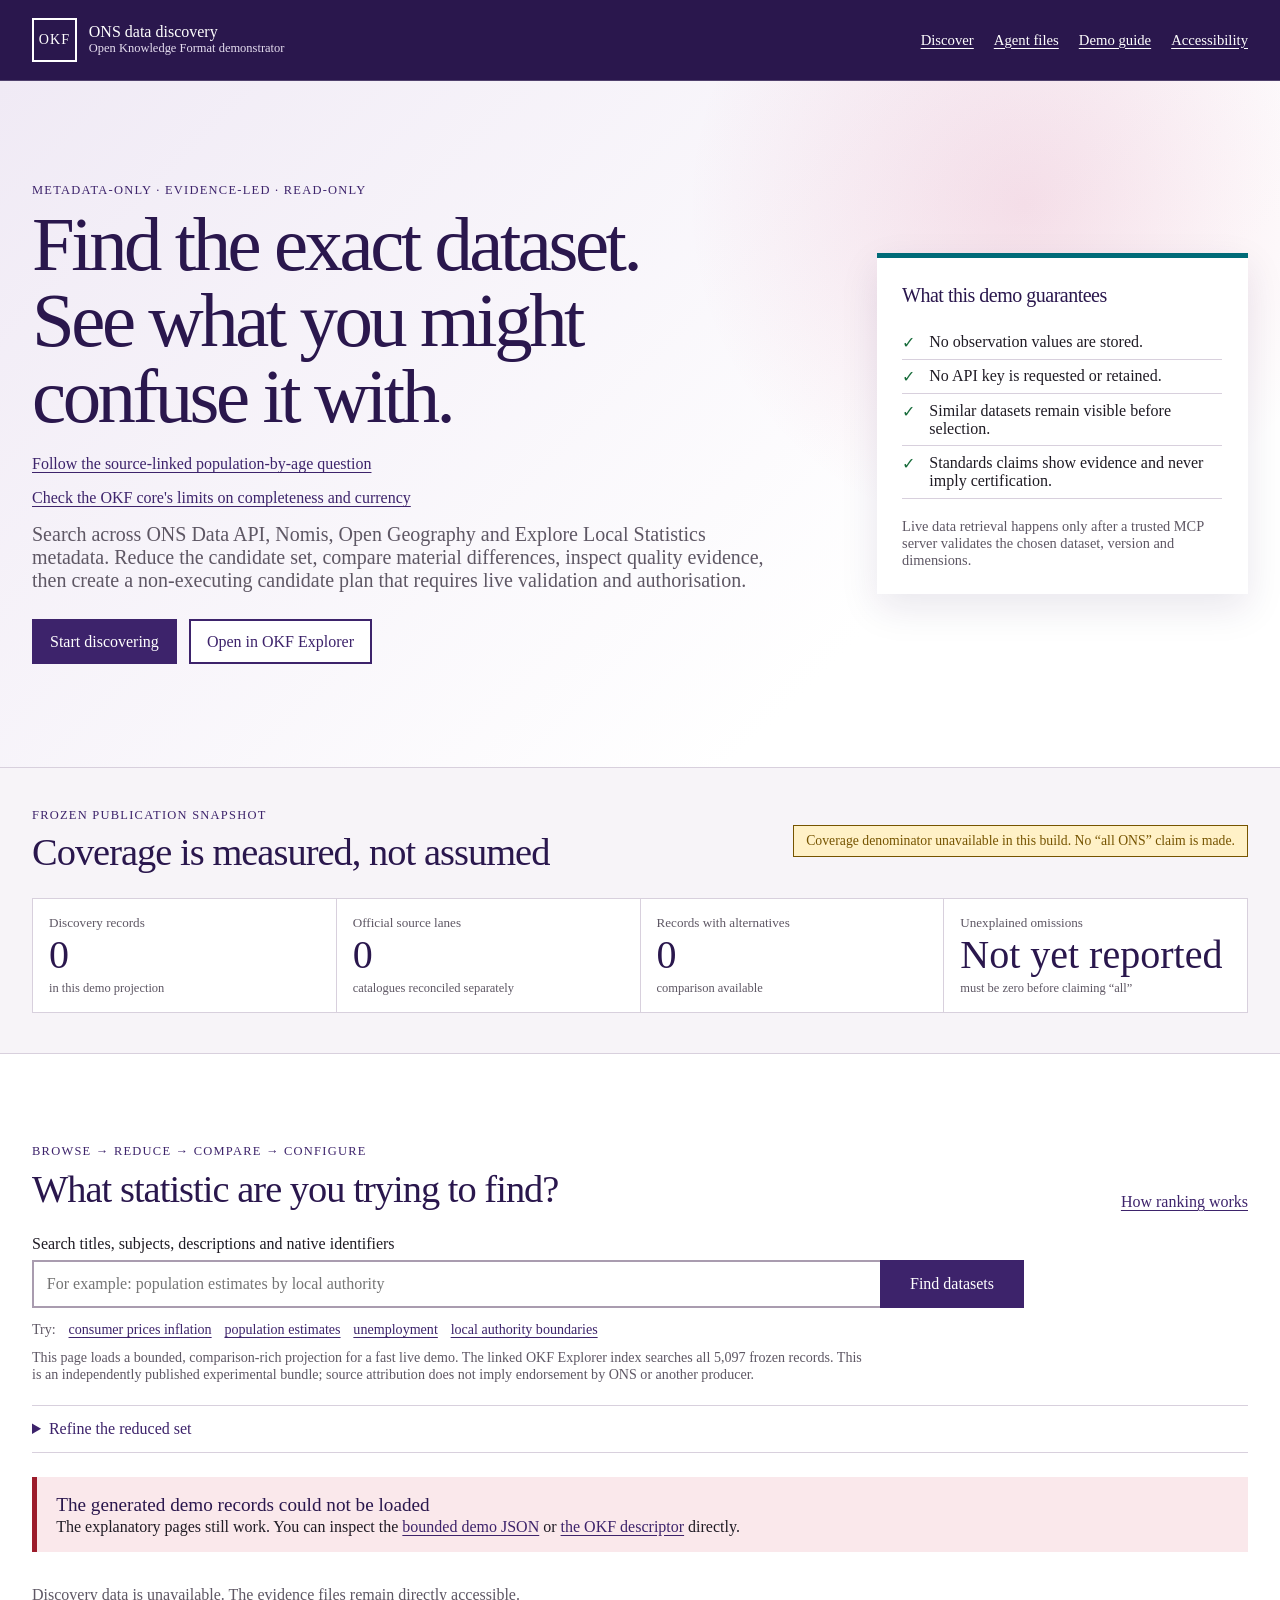
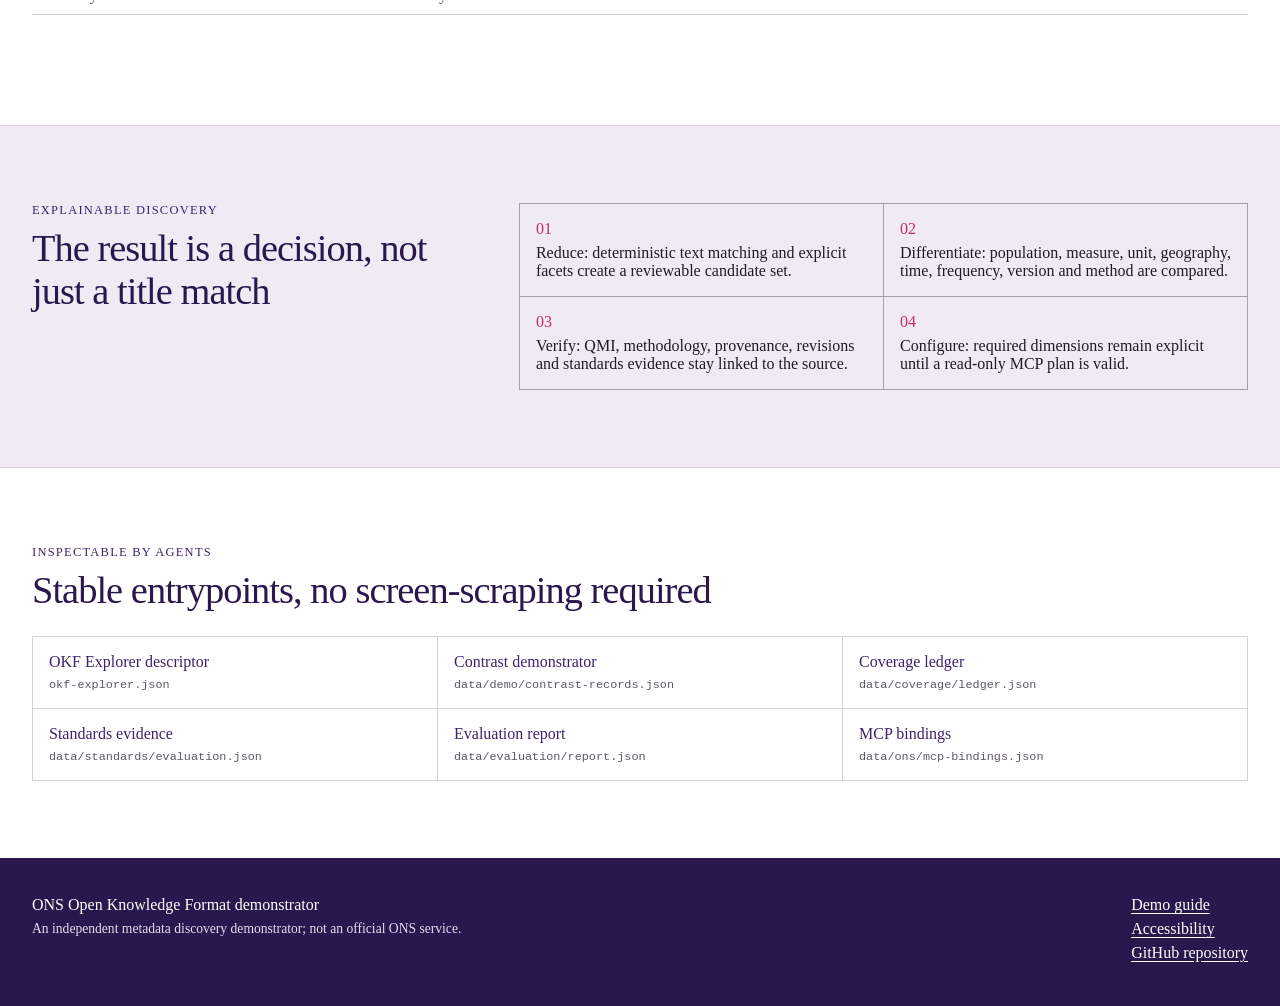
==== commit c314b3f1: "docs: add core-only ONS walkthrough" ====
--- a/pages/index.html
+++ b/pages/index.html
@@ -39,6 +39,7 @@
           <p class="eyebrow">Metadata-only · evidence-led · read-only</p>
           <h1>Find the exact dataset.<br>See what you might confuse it with.</h1>
 <p><a href="walkthrough.html">Follow the source-linked population-by-age question</a></p>
+          <p><a href="core-walkthrough.html">Check the OKF core's limits on completeness and currency</a></p>
           <p class="hero-copy">
             Search across ONS Data API, Nomis, Open Geography and Explore Local
             Statistics metadata.
